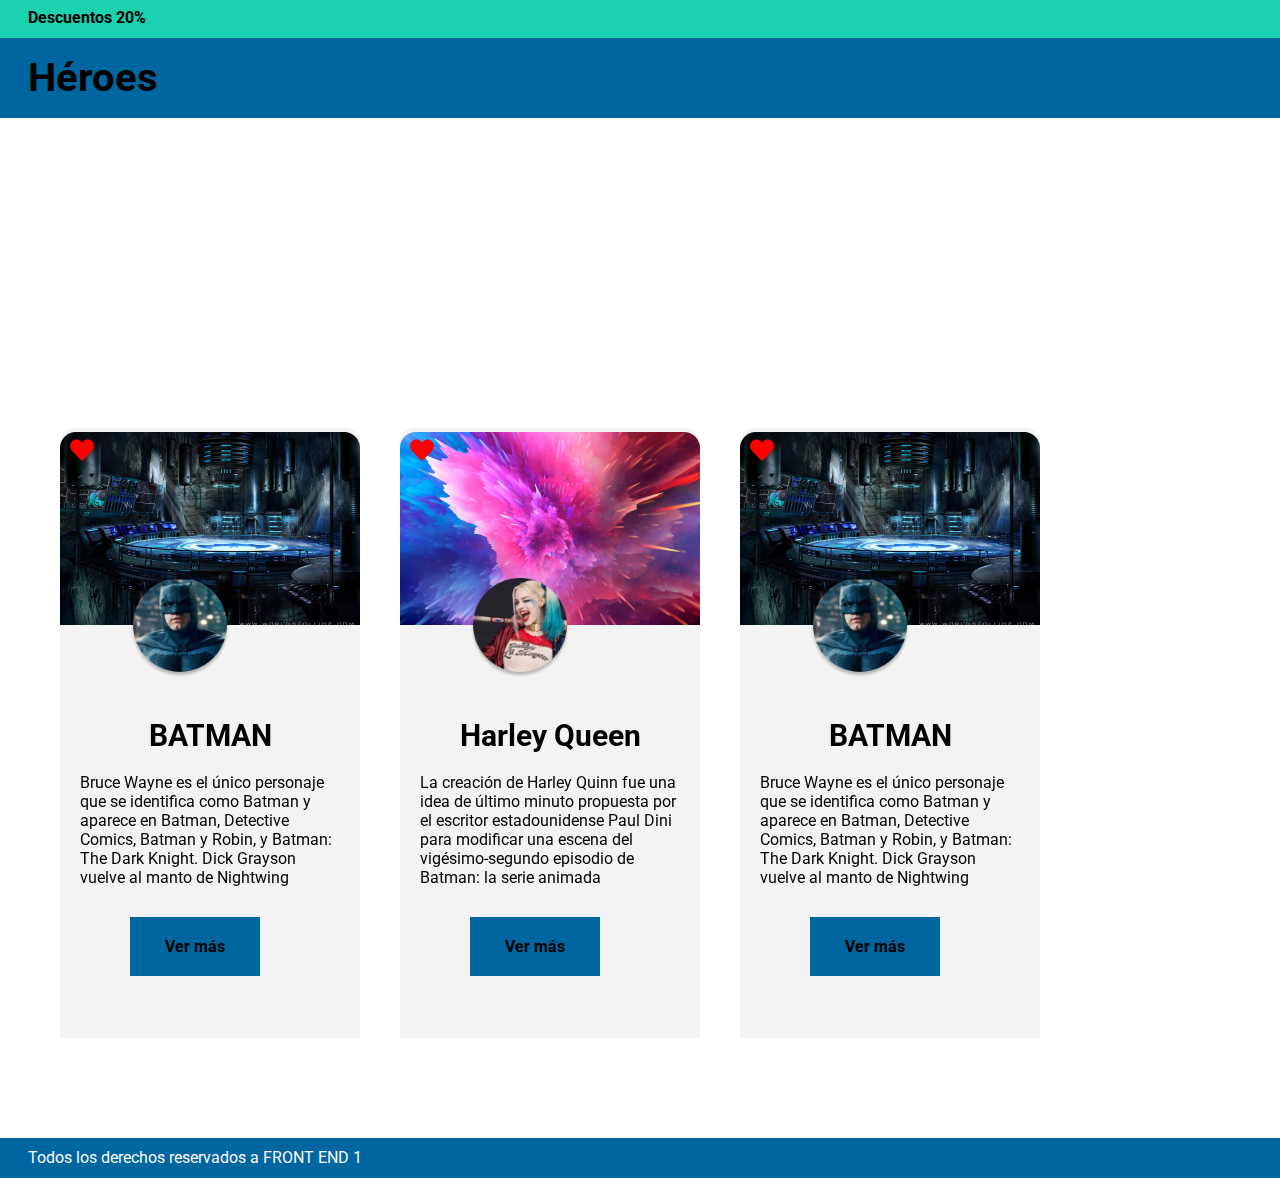
==== index.html @ f12b43c5 "imagenes de fondo" ====
<!DOCTYPE html>
<html lang="en">
  <head>
    <meta charset="UTF-8" />
    <meta http-equiv="X-UA-Compatible" content="IE=edge" />
    <meta name="viewport" content="width=device-width, initial-scale=1.0" />
    <link rel="stylesheet" href="css/styles.css" />
    <link rel="stylesheet" href="https://cdnjs.cloudflare.com/ajax/libs/font-awesome/5.15.3/css/all.min.css" />
    <title>Heroes</title>
  </head>
  <body>
    <header>
      <p>Descuentos 20%</p>
    </header>
    <div class="header-sticky">
      <p>Héroes</p>
    </div>

    <main>
      <section class="main-container">
        <div class="box box-1">
          <img class="fondo" src="img/Frame1.png" alt="Oficina Batman" />
          <img class="fotoperfil" src="img/Batman.png" alt="Batman" /><i class="fas fa-heart heart-icon"></i>
          <h2>BATMAN</h2>
          <p>
            Bruce Wayne es el único personaje que se identifica como Batman y
            aparece en Batman, Detective Comics, Batman y Robin, y Batman: The
            Dark Knight. Dick Grayson vuelve al manto de Nightwing
          </p>
          <h4>Ver más</h4>
        </div>
        <div class="box box-2">
          <img class="fondo" src="img/MaskGroup.png" alt="Destello Rosado" />
          <img class="fotoperfil" src="img/Harley.png" alt="Harley" /><i class="fas fa-heart heart-icon"></i>
          <h2>Harley Queen</h2>
          <p>
            La creación de Harley Quinn fue una idea de último minuto propuesta
            por el escritor estadounidense Paul Dini para modificar una escena
            del vigésimo-segundo episodio de Batman: la serie animada
          </p>
          <h4>Ver más</h4>
        </div>
        <div class="box box-3">
          <img class="fondo" src="img/Frame1.png" alt="Oficina Batman" />
          <img class="fotoperfil" src="img/Batman.png" alt="Batman" /><i class="fas fa-heart heart-icon"></i>
          <h2>BATMAN</h2>
          <p>
            Bruce Wayne es el único personaje que se identifica como Batman y
            aparece en Batman, Detective Comics, Batman y Robin, y Batman: The
            Dark Knight. Dick Grayson vuelve al manto de Nightwing
          </p>
          <h4>Ver más</h4>
        </div>
      </section>
    </main>

    <footer>
      <p>Todos los derechos reservados a FRONT END 1</p>
    </footer>
  </body>
</html>
---- css/styles.css ----
@import url('https://fonts.googleapis.com/css2?family=Roboto:wght@300&display=swap');


*{
    box-sizing: border-box;
    margin: 0;
    font-family: 'Roboto', sans-serif;

}

header{
    background-color:#1CD1B0 ;
    height: 38px;
    left: 27px;    
    padding: 8px 0 0 28px;    
    font-weight: bold;
}

.header-sticky {
    background-color: #00669F;
    top: 0;
    font-size: 40px;
    font-weight: bold;
    height: 80px;
    position: sticky;
    padding: 16px 0 0 28px;   
}
main{
    display: flex;
    padding: 10px;
    margin-top: 300px;
    margin-right: 20;
    position: relative;
}

.main-container{
    display: flex;
    margin-left: 50px;
    height: 700px;
    position: relative;
    
}

.box{
    width: 300px;
    padding: 20px;
    background-color: #F3F3F3;
    margin-bottom: 90px;
    position: relative;    
   
}

.box-1{
    
    background-repeat: no-repeat;
    margin-right: 40px;
    border-radius: 15px 15px 0 0;
    position: relative;
    

}

.box-2{
    margin-right: 40px;
    background-repeat: no-repeat;
    border-radius: 15px 15px 0 0;
    position: relative;

}
.box-3{
    background-repeat: no-repeat;
    margin-right: 40px;
    border-radius: 15px 15px 0 0;
    position: relative;
}

h2{
    font-size: 30px;
    text-align: center;
    padding: 20px;
    margin-top: 250px;
    position: relative;
    
}


h4{
    background-color: #00669F;
    padding: 20px;
    text-align: center;
    width: 130px;
    margin-left: 50px;
    position: relative;    
}

.fotoperfil{
    width: 100px;
    display: block;
    margin: 130px 0 0 50px;
    position: absolute;

    
}
.fondo{
    width: 100%;
    position: absolute;
    margin: -17px 0 0 -20px;
    
}
.heart-icon {
    position: absolute;
    top: 10px;
    left: 10px;
    font-size: 24px;
    color: red;
  }

div p{
    margin-bottom: 30px;
    position: relative;
}
footer{
    background-color: #00669F;
    font-size: 16px;
    height: 40px;
    padding: 10px 0 0px 28px;
    color: #FFF9F9;
}
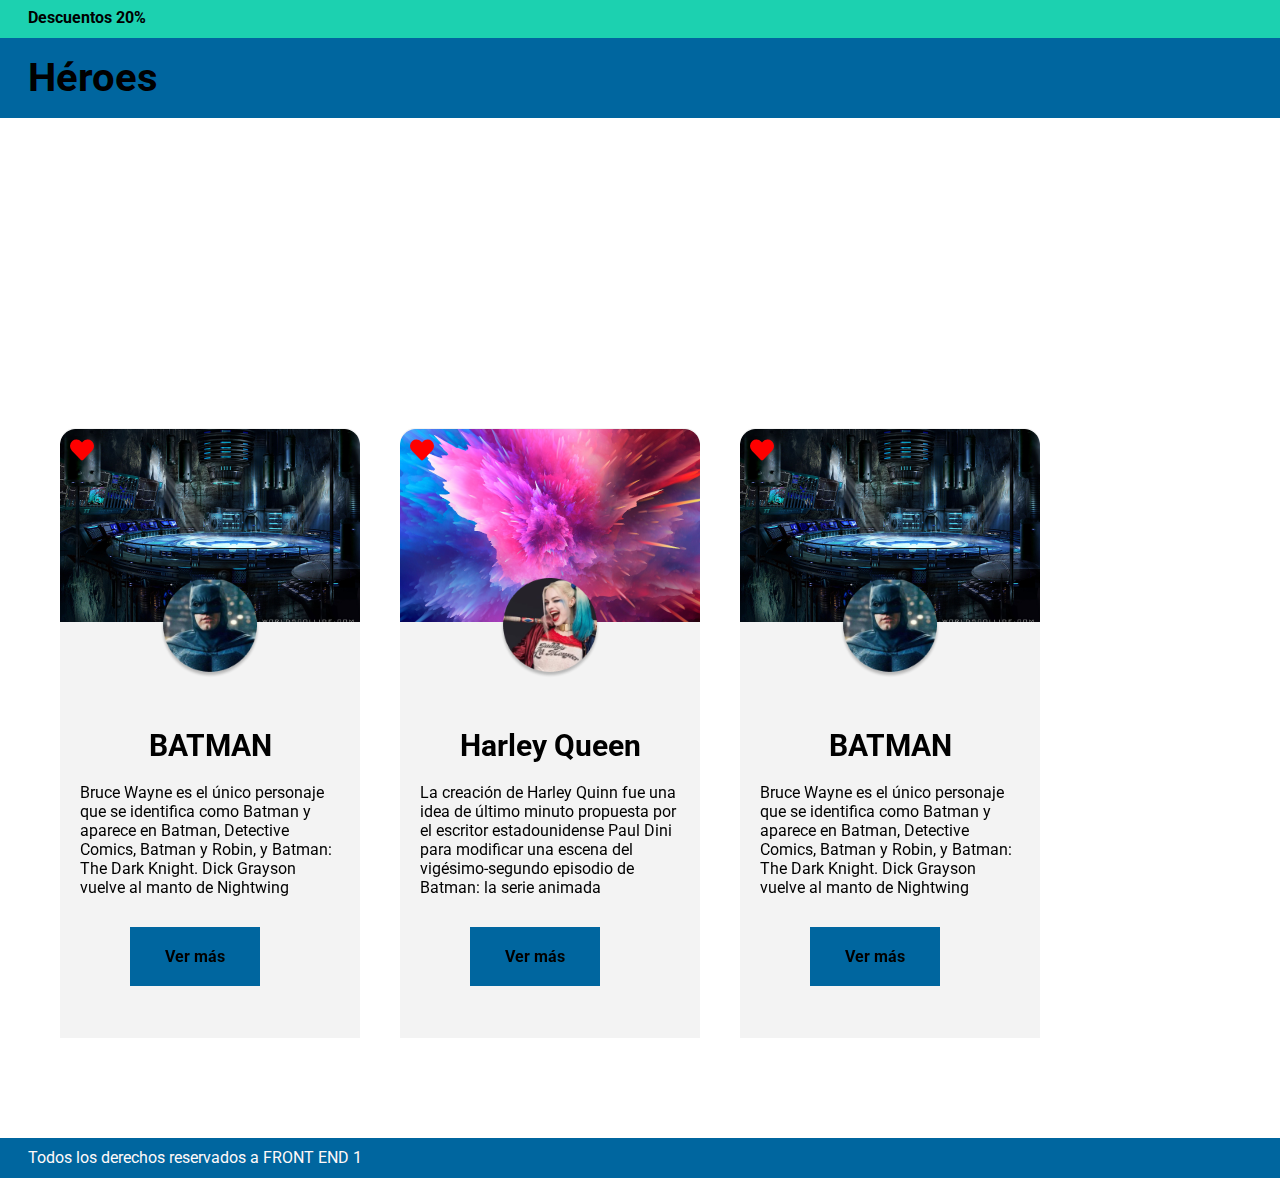
==== commit a7c1c7dd: "imagenes de fondo" ====
--- a/index.html
+++ b/index.html
@@ -19,8 +19,7 @@
     <main>
       <section class="main-container">
         <div class="box box-1">
-          <img class="fondo" src="img/Frame1.png" alt="Oficina Batman" />
-          <img class="fotoperfil" src="img/Batman.png" alt="Batman" /><i class="fas fa-heart heart-icon"></i>
+          <img src="img/Batman.png" alt="" /><i class="fas fa-heart heart-icon"></i>
           <h2>BATMAN</h2>
           <p>
             Bruce Wayne es el único personaje que se identifica como Batman y
@@ -30,8 +29,7 @@
           <h4>Ver más</h4>
         </div>
         <div class="box box-2">
-          <img class="fondo" src="img/MaskGroup.png" alt="Destello Rosado" />
-          <img class="fotoperfil" src="img/Harley.png" alt="Harley" /><i class="fas fa-heart heart-icon"></i>
+          <img src="img/Harley.png" alt="" /><i class="fas fa-heart heart-icon"></i>
           <h2>Harley Queen</h2>
           <p>
             La creación de Harley Quinn fue una idea de último minuto propuesta
@@ -41,8 +39,7 @@
           <h4>Ver más</h4>
         </div>
         <div class="box box-3">
-          <img class="fondo" src="img/Frame1.png" alt="Oficina Batman" />
-          <img class="fotoperfil" src="img/Batman.png" alt="Batman" /><i class="fas fa-heart heart-icon"></i>
+          <img src="img/Batman.png" alt="" /><i class="fas fa-heart heart-icon"></i>
           <h2>BATMAN</h2>
           <p>
             Bruce Wayne es el único personaje que se identifica como Batman y
--- a/css/styles.css
+++ b/css/styles.css
@@ -30,7 +30,7 @@
     padding: 10px;
     margin-top: 300px;
     margin-right: 20;
-    position: relative;
+    position: relative;  
 }
 
 .main-container{
@@ -51,16 +51,16 @@
 }
 
 .box-1{
-    
+    background-image:url('/img/Frame1.png');
     background-repeat: no-repeat;
     margin-right: 40px;
     border-radius: 15px 15px 0 0;
     position: relative;
-    
 
 }
 
 .box-2{
+    background-image:url('/img/MaskGroup.png');
     margin-right: 40px;
     background-repeat: no-repeat;
     border-radius: 15px 15px 0 0;
@@ -68,6 +68,7 @@
 
 }
 .box-3{
+    background-image:url('/img/Frame1.png');
     background-repeat: no-repeat;
     margin-right: 40px;
     border-radius: 15px 15px 0 0;
@@ -78,8 +79,7 @@
     font-size: 30px;
     text-align: center;
     padding: 20px;
-    margin-top: 250px;
-    position: relative;
+    margin-top: -100px;
     
 }
 
@@ -89,24 +89,15 @@
     padding: 20px;
     text-align: center;
     width: 130px;
-    margin-left: 50px;
-    position: relative;    
+    margin-left: 50px;    
 }
 
-.fotoperfil{
+div img{
     width: 100px;
     display: block;
-    margin: 130px 0 0 50px;
-    position: absolute;
+    margin: 130px auto;
+}
 
-    
-}
-.fondo{
-    width: 100%;
-    position: absolute;
-    margin: -17px 0 0 -20px;
-    
-}
 .heart-icon {
     position: absolute;
     top: 10px;
@@ -117,7 +108,6 @@
 
 div p{
     margin-bottom: 30px;
-    position: relative;
 }
 footer{
     background-color: #00669F;
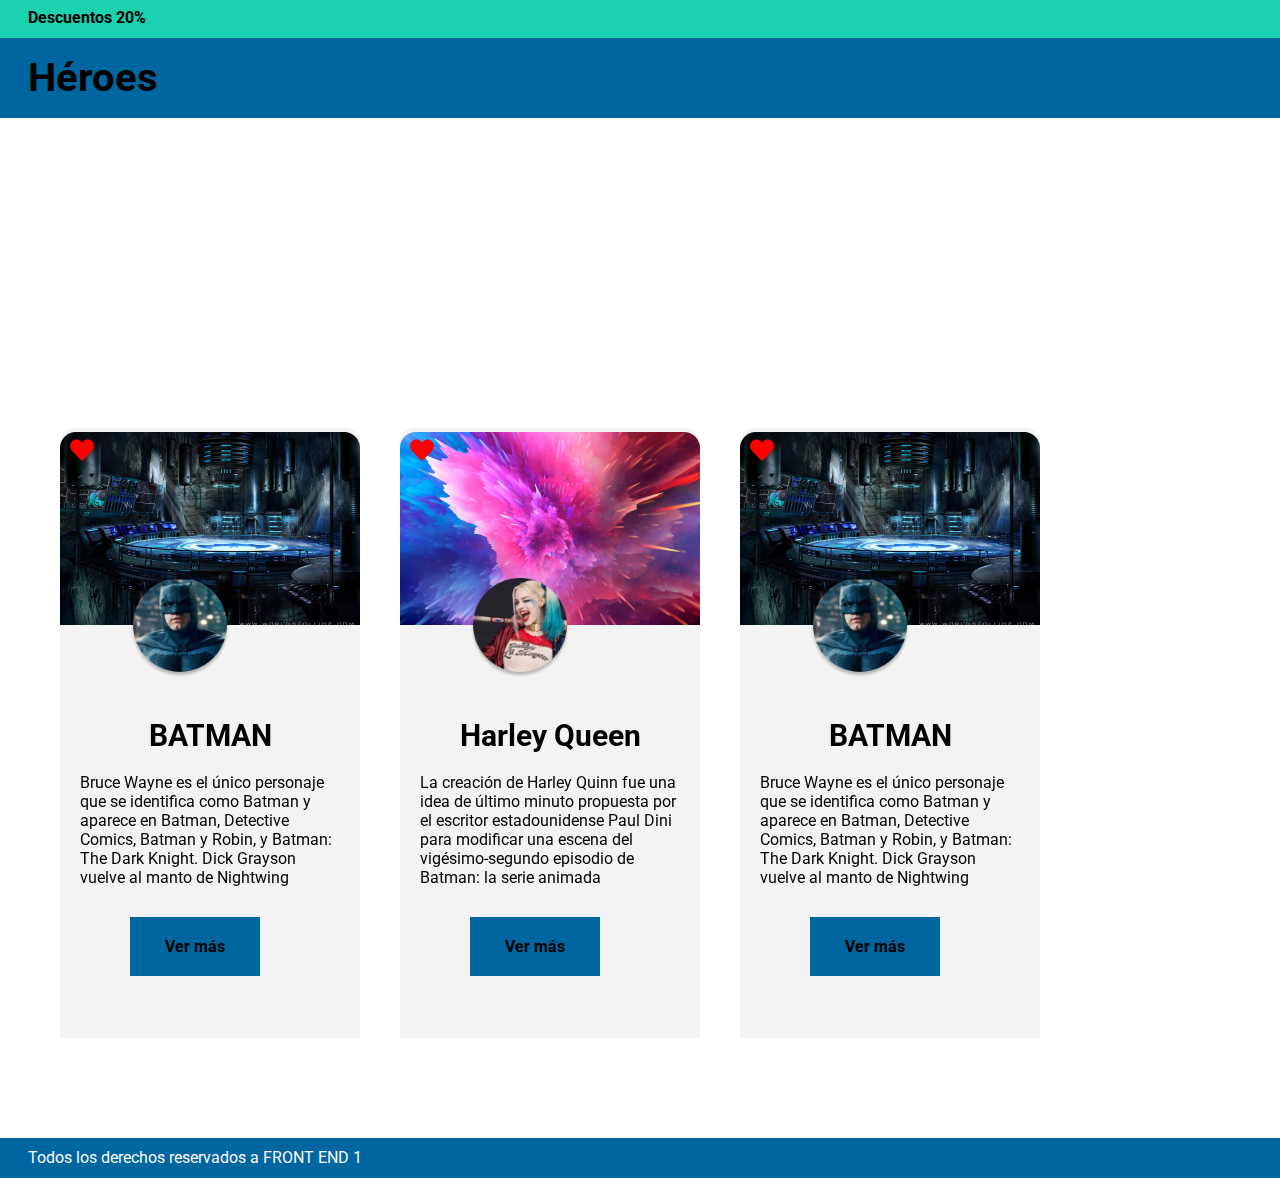
==== commit af7cb3f2: "imagenes de fondo en html" ====
--- a/index.html
+++ b/index.html
@@ -19,7 +19,8 @@
     <main>
       <section class="main-container">
         <div class="box box-1">
-          <img src="img/Batman.png" alt="" /><i class="fas fa-heart heart-icon"></i>
+          <img class="fondo" src="img/Frame1.png" alt="Oficina Batman" />
+          <img class="fotoperfil" src="img/Batman.png" alt="Batman" /><i class="fas fa-heart heart-icon"></i>
           <h2>BATMAN</h2>
           <p>
             Bruce Wayne es el único personaje que se identifica como Batman y
@@ -29,7 +30,8 @@
           <h4>Ver más</h4>
         </div>
         <div class="box box-2">
-          <img src="img/Harley.png" alt="" /><i class="fas fa-heart heart-icon"></i>
+          <img class="fondo" src="img/MaskGroup.png" alt="Destello Rosado" />
+          <img class="fotoperfil" src="img/Harley.png" alt="Harley" /><i class="fas fa-heart heart-icon"></i>
           <h2>Harley Queen</h2>
           <p>
             La creación de Harley Quinn fue una idea de último minuto propuesta
@@ -39,7 +41,8 @@
           <h4>Ver más</h4>
         </div>
         <div class="box box-3">
-          <img src="img/Batman.png" alt="" /><i class="fas fa-heart heart-icon"></i>
+          <img class="fondo" src="img/Frame1.png" alt="Oficina Batman" />
+          <img class="fotoperfil" src="img/Batman.png" alt="Batman" /><i class="fas fa-heart heart-icon"></i>
           <h2>BATMAN</h2>
           <p>
             Bruce Wayne es el único personaje que se identifica como Batman y
--- a/css/styles.css
+++ b/css/styles.css
@@ -1,4 +1,4 @@
-  @import url('https://fonts.googleapis.com/css2?family=Roboto:wght@300&display=swap');
+@import url('https://fonts.googleapis.com/css2?family=Roboto:wght@300&display=swap');
 
 
 *{
@@ -30,7 +30,7 @@
     padding: 10px;
     margin-top: 300px;
     margin-right: 20;
-    position: relative;  
+    position: relative;
 }
 
 .main-container{
@@ -51,16 +51,16 @@
 }
 
 .box-1{
-    background-image:url('/img/Frame1.png');
+    
     background-repeat: no-repeat;
     margin-right: 40px;
     border-radius: 15px 15px 0 0;
     position: relative;
+    
 
 }
 
 .box-2{
-    background-image:url('/img/MaskGroup.png');
     margin-right: 40px;
     background-repeat: no-repeat;
     border-radius: 15px 15px 0 0;
@@ -68,7 +68,6 @@
 
 }
 .box-3{
-    background-image:url('/img/Frame1.png');
     background-repeat: no-repeat;
     margin-right: 40px;
     border-radius: 15px 15px 0 0;
@@ -79,7 +78,8 @@
     font-size: 30px;
     text-align: center;
     padding: 20px;
-    margin-top: -100px;
+    margin-top: 250px;
+    position: relative;
     
 }
 
@@ -89,15 +89,24 @@
     padding: 20px;
     text-align: center;
     width: 130px;
-    margin-left: 50px;    
+    margin-left: 50px;
+    position: relative;    
 }
 
-div img{
+.fotoperfil{
     width: 100px;
     display: block;
-    margin: 130px auto;
+    margin: 130px 0 0 50px;
+    position: absolute;
+
+    
 }
-
+.fondo{
+    width: 100%;
+    position: absolute;
+    margin: -17px 0 0 -20px;
+    
+}
 .heart-icon {
     position: absolute;
     top: 10px;
@@ -108,6 +117,7 @@
 
 div p{
     margin-bottom: 30px;
+    position: relative;
 }
 footer{
     background-color: #00669F;
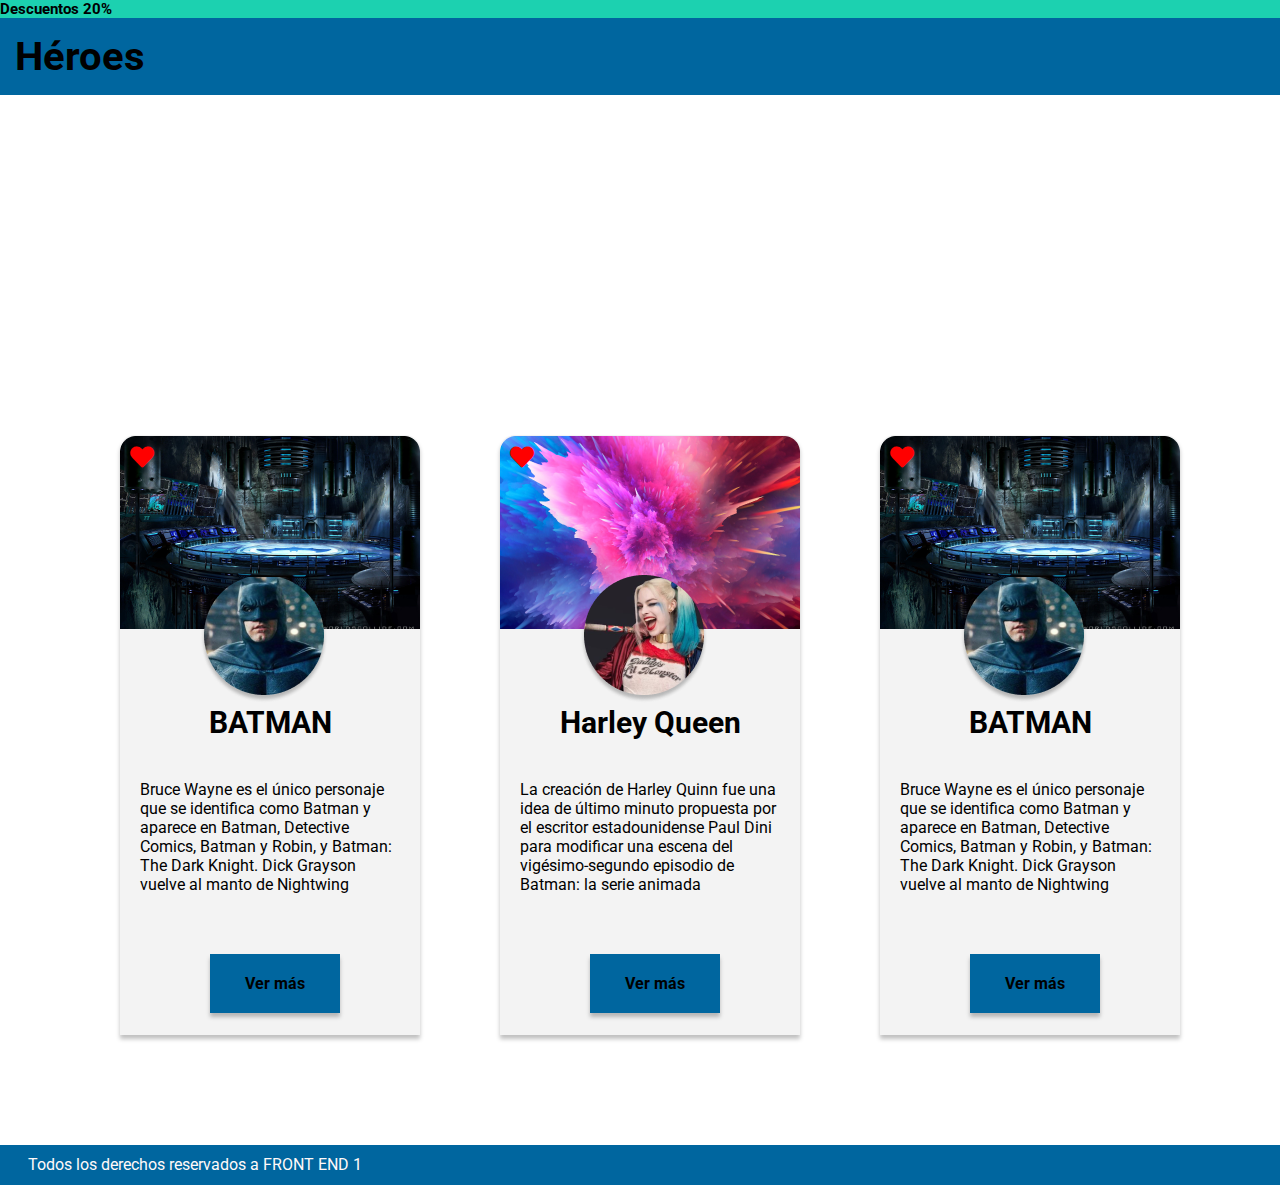
==== commit 904a6c57: "ajuste css" ====
--- a/index.html
+++ b/index.html
@@ -10,16 +10,13 @@
   </head>
   <body>
     <header>
-      <p>Descuentos 20%</p>
+      <h2 class="header-h2">Descuentos 20%</h2>         
     </header>
-    <div class="header-sticky">
-      <p>Héroes</p>
-    </div>
+    <h1 class="header-h1">Héroes</h1>
 
     <main>
       <section class="main-container">
-        <div class="box box-1">
-          <img class="fondo" src="img/Frame1.png" alt="Oficina Batman" />
+        <div class="box-1">
           <img class="fotoperfil" src="img/Batman.png" alt="Batman" /><i class="fas fa-heart heart-icon"></i>
           <h2>BATMAN</h2>
           <p>
@@ -29,8 +26,7 @@
           </p>
           <h4>Ver más</h4>
         </div>
-        <div class="box box-2">
-          <img class="fondo" src="img/MaskGroup.png" alt="Destello Rosado" />
+        <div class="box-2">
           <img class="fotoperfil" src="img/Harley.png" alt="Harley" /><i class="fas fa-heart heart-icon"></i>
           <h2>Harley Queen</h2>
           <p>
@@ -40,8 +36,7 @@
           </p>
           <h4>Ver más</h4>
         </div>
-        <div class="box box-3">
-          <img class="fondo" src="img/Frame1.png" alt="Oficina Batman" />
+        <div class="box-3">
           <img class="fotoperfil" src="img/Batman.png" alt="Batman" /><i class="fas fa-heart heart-icon"></i>
           <h2>BATMAN</h2>
           <p>
--- a/css/styles.css
+++ b/css/styles.css
@@ -5,76 +5,70 @@
     box-sizing: border-box;
     margin: 0;
     font-family: 'Roboto', sans-serif;
-
 }
 
-header{
-    background-color:#1CD1B0 ;
-    height: 38px;
-    left: 27px;    
-    padding: 8px 0 0 28px;    
-    font-weight: bold;
+.header-h2{
+    background-color:#1CD1B0;
+    margin: 0;
+    font-size: 15px;
+    text-align: left;
 }
 
-.header-sticky {
+.header-h1 {
     background-color: #00669F;
-    top: 0;
     font-size: 40px;
-    font-weight: bold;
-    height: 80px;
-    position: sticky;
-    padding: 16px 0 0 28px;   
-}
-main{
-    display: flex;
-    padding: 10px;
-    margin-top: 300px;
-    margin-right: 20;
-    position: relative;
+    padding: 15px;
+    position:sticky; top: 0;
+    z-index: 10;
 }
 
 .main-container{
-    display: flex;
-    margin-left: 50px;
-    height: 700px;
-    position: relative;
+    display: inline-flex;
+    margin-top: 300px;
+    margin-left: 80px;
+    height: 750px;    
     
 }
 
-.box{
+.box-1{    
+    background-image: url('../img/Frame1.png');
+    background-color: #F3F3F3;
+    background-repeat: no-repeat;
+    border-radius: 15px 15px 0 0;  
+    position: relative;     
+    height: 600px;
     width: 300px;
-    padding: 20px;
-    background-color: #F3F3F3;
-    margin-bottom: 90px;
-    position: relative;    
-   
-}
-
-.box-1{
-    
-    background-repeat: no-repeat;
-    margin-right: 40px;
-    border-radius: 15px 15px 0 0;
-    position: relative;
+    margin: 40px;
+    box-shadow: 0px 4px 4px rgba(0, 0, 0, 0.25);
     
 
 }
 
 .box-2{
-    margin-right: 40px;
+    background-image: url('../img/MaskGroup.png');
+    background-color: #F3F3F3;
     background-repeat: no-repeat;
     border-radius: 15px 15px 0 0;
     position: relative;
+    height: 600px;
+    width: 300px;
+    margin: 40px;
+    box-shadow: 0px 4px 4px rgba(0, 0, 0, 0.25);
 
 }
 .box-3{
+    background-image: url('../img/Frame1.png');
+    background-color: #F3F3F3;
     background-repeat: no-repeat;
-    margin-right: 40px;
     border-radius: 15px 15px 0 0;
     position: relative;
+    height: 600px;
+    width: 300px;
+    margin: 40px;
+    box-shadow: 0px 4px 4px rgba(0, 0, 0, 0.25);
 }
 
-h2{
+.main-container h2 {
     font-size: 30px;
     text-align: center;
     padding: 20px;
@@ -83,42 +77,34 @@
     
 }
 
-
-h4{
+.main-container h4{
     background-color: #00669F;
     padding: 20px;
     text-align: center;
     width: 130px;
-    margin-left: 50px;
-    position: relative;    
+    margin-left: 90px;
+    box-shadow: 0px 4px 4px rgba(0, 0, 0, 0.25);  
 }
 
+.main-container p{
+    padding: 20px;
+    font-size: 16px;
+    margin-bottom: 40px;
+}
 .fotoperfil{
-    width: 100px;
-    display: block;
-    margin: 130px 0 0 50px;
-    position: absolute;
+    margin: 140px 80px;
+    position: absolute;    
+}
 
-    
-}
-.fondo{
-    width: 100%;
-    position: absolute;
-    margin: -17px 0 0 -20px;
-    
-}
 .heart-icon {
     position: absolute;
     top: 10px;
     left: 10px;
     font-size: 24px;
     color: red;
-  }
+}
 
-div p{
-    margin-bottom: 30px;
-    position: relative;
-}
+
 footer{
     background-color: #00669F;
     font-size: 16px;
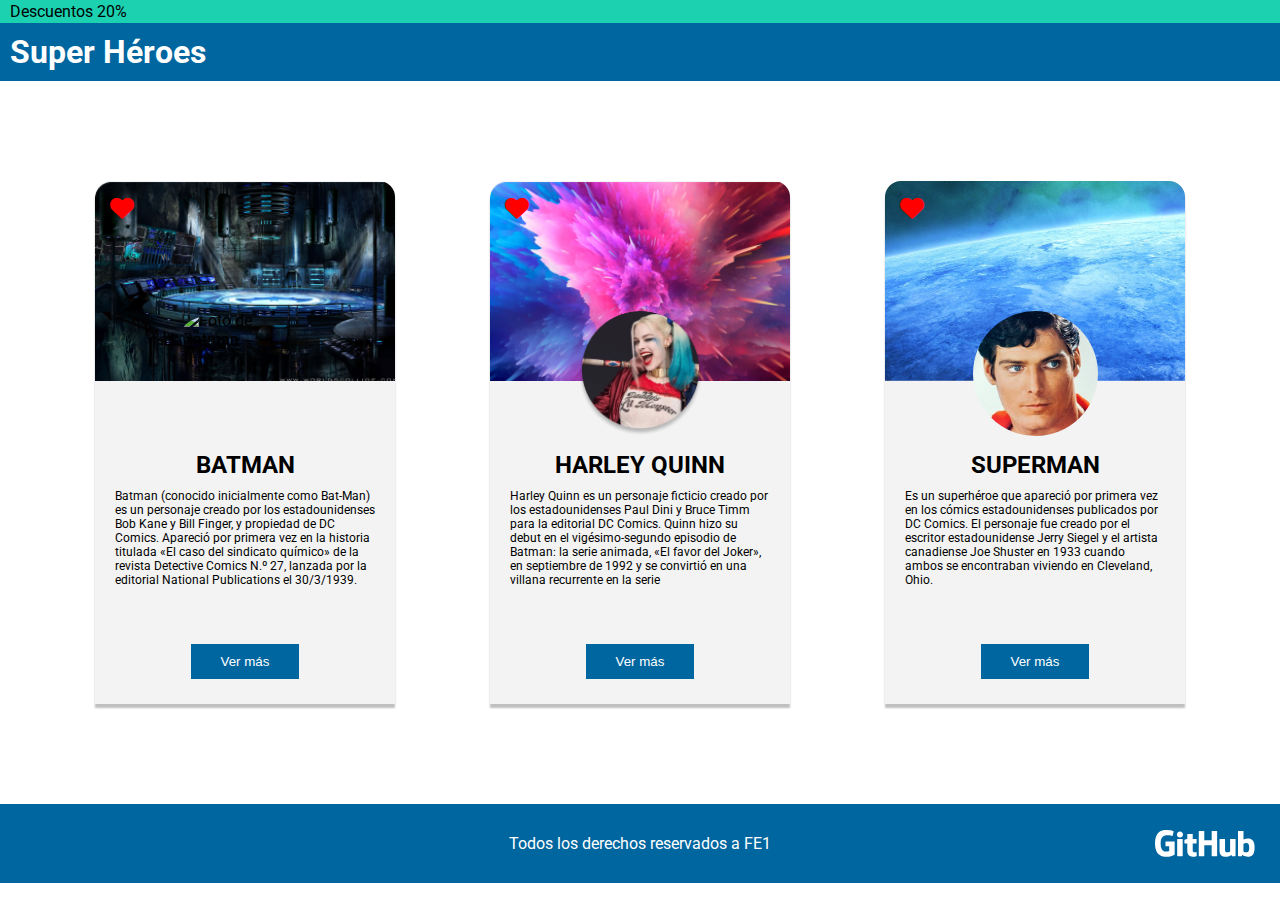
==== commit d375095a: "ajuste con la versión de profeDH" ====
--- a/index.html
+++ b/index.html
@@ -4,53 +4,71 @@
     <meta charset="UTF-8" />
     <meta http-equiv="X-UA-Compatible" content="IE=edge" />
     <meta name="viewport" content="width=device-width, initial-scale=1.0" />
+    <title>Héroes</title>
+    <link
+      rel="stylesheet"
+      href="https://cdnjs.cloudflare.com/ajax/libs/font-awesome/6.1.1/css/all.min.css"
+    />
     <link rel="stylesheet" href="css/styles.css" />
-    <link rel="stylesheet" href="https://cdnjs.cloudflare.com/ajax/libs/font-awesome/5.15.3/css/all.min.css" />
-    <title>Heroes</title>
   </head>
+
+
   <body>
     <header>
-      <h2 class="header-h2">Descuentos 20%</h2>         
+      <p>Descuentos 20%</p>
     </header>
-    <h1 class="header-h1">Héroes</h1>
-
+    <h1>Super Héroes</h1>
     <main>
-      <section class="main-container">
-        <div class="box-1">
-          <img class="fotoperfil" src="img/Batman.png" alt="Batman" /><i class="fas fa-heart heart-icon"></i>
-          <h2>BATMAN</h2>
+      <section>
+        <article>
+          <div class="contenedor bgBatman">
+            <i class="fa-solid fa-heart"></i>
+          </div>
+          <img src="img/batman.png" alt="Foto de Batman" />
+          <h3>Batman</h3>
           <p>
-            Bruce Wayne es el único personaje que se identifica como Batman y
-            aparece en Batman, Detective Comics, Batman y Robin, y Batman: The
-            Dark Knight. Dick Grayson vuelve al manto de Nightwing
+            Batman (conocido inicialmente como Bat-Man) es un personaje creado
+            por los estadounidenses Bob Kane y Bill Finger, y propiedad de DC
+            Comics. Apareció por primera vez en la historia titulada «El caso
+            del sindicato químico» de la revista Detective Comics N.º 27,
+            lanzada por la editorial National Publications el 30/3/1939.
           </p>
-          <h4>Ver más</h4>
-        </div>
-        <div class="box-2">
-          <img class="fotoperfil" src="img/Harley.png" alt="Harley" /><i class="fas fa-heart heart-icon"></i>
-          <h2>Harley Queen</h2>
+          <button>Ver más</button>
+        </article>
+        <article>
+          <div class="contenedor bgHarley">
+            <i class="fa-solid fa-heart"></i>
+          </div>
+          <img src="img/harleyQuinn.png" alt="Foto de Harley Quinn" />
+          <h3>Harley Quinn</h3>
           <p>
-            La creación de Harley Quinn fue una idea de último minuto propuesta
-            por el escritor estadounidense Paul Dini para modificar una escena
-            del vigésimo-segundo episodio de Batman: la serie animada
+            Harley Quinn es un personaje ficticio creado por los estadounidenses
+            Paul Dini y Bruce Timm para la editorial DC Comics. Quinn hizo su
+            debut en el vigésimo-segundo episodio de Batman: la serie animada,
+            «El favor del Joker», en septiembre de 1992 y se convirtió en una
+            villana recurrente en la serie
           </p>
-          <h4>Ver más</h4>
-        </div>
-        <div class="box-3">
-          <img class="fotoperfil" src="img/Batman.png" alt="Batman" /><i class="fas fa-heart heart-icon"></i>
-          <h2>BATMAN</h2>
+          <button>Ver más</button>
+        </article>
+        <article>
+          <div class="contenedor bgSuperman">
+            <i class="fa-solid fa-heart"></i>
+          </div>
+          <img src="img/superman.png" alt="Foto de Superman" />
+          <h3>Superman</h3>
           <p>
-            Bruce Wayne es el único personaje que se identifica como Batman y
-            aparece en Batman, Detective Comics, Batman y Robin, y Batman: The
-            Dark Knight. Dick Grayson vuelve al manto de Nightwing
+            Es un superhéroe que apareció por primera vez en los cómics
+            estadounidenses publicados por DC Comics. El personaje fue creado
+            por el escritor estadounidense Jerry Siegel y el artista canadiense
+            Joe Shuster en 1933 cuando ambos se encontraban viviendo en
+            Cleveland, Ohio.
           </p>
-          <h4>Ver más</h4>
-        </div>
+          <button>Ver más</button>
+        </article>
       </section>
     </main>
-
     <footer>
-      <p>Todos los derechos reservados a FRONT END 1</p>
+      <p>Todos los derechos reservados a FE1</p>
+      <img src="img/gitHub.svg" alt="Logo de gitHub" />
     </footer>
-  </body>
 </html>
--- a/css/styles.css
+++ b/css/styles.css
@@ -1,114 +1,116 @@
-@import url('https://fonts.googleapis.com/css2?family=Roboto:wght@300&display=swap');
+@import url("https://fonts.googleapis.com/css2?family=Roboto&display=swap");
 
-
-*{
-    box-sizing: border-box;
-    margin: 0;
-    font-family: 'Roboto', sans-serif;
+* {
+  box-sizing: border-box;
+  margin: 0;
 }
 
-.header-h2{
-    background-color:#1CD1B0;
-    margin: 0;
-    font-size: 15px;
-    text-align: left;
+body {
+  font-family: "Roboto", sans-serif;
 }
 
-.header-h1 {
-    background-color: #00669F;
-    font-size: 40px;
-    padding: 15px;
-    position:sticky; top: 0;
-    z-index: 10;
+/********** ESTILOS PARA EL HEADER **********/
+
+header p {
+  background-color: #1cd1b0;
+  padding: 2px 0px 2px 10px;
 }
 
-.main-container{
-    display: inline-flex;
-    margin-top: 300px;
-    margin-left: 80px;
-    height: 750px;    
-    
+h1 {
+  background-color: #00669f;
+  color: white;
+  padding: 10px;
+  position: sticky;
+  top: 0;
+  z-index: 10;
 }
 
-.box-1{    
-    background-image: url('../img/Frame1.png');
-    background-color: #F3F3F3;
-    background-repeat: no-repeat;
-    border-radius: 15px 15px 0 0;  
-    position: relative;     
-    height: 600px;
-    width: 300px;
-    margin: 40px;
-    box-shadow: 0px 4px 4px rgba(0, 0, 0, 0.25);
-    
+/********** ESTILOS PARA EL MAIN **********/
 
+section {
+  display: flex;
+  justify-content: space-evenly;
+  flex-wrap: wrap;
 }
 
-.box-2{
-    background-image: url('../img/MaskGroup.png');
-    background-color: #F3F3F3;
-    background-repeat: no-repeat;
-    border-radius: 15px 15px 0 0;
-    position: relative;
-    height: 600px;
-    width: 300px;
-    margin: 40px;
-    box-shadow: 0px 4px 4px rgba(0, 0, 0, 0.25);
-
-}
-.box-3{
-    background-image: url('../img/Frame1.png');
-    background-color: #F3F3F3;
-    background-repeat: no-repeat;
-    border-radius: 15px 15px 0 0;
-    position: relative;
-    height: 600px;
-    width: 300px;
-    margin: 40px;
-    box-shadow: 0px 4px 4px rgba(0, 0, 0, 0.25);
+section article {
+  background-color: #f3f3f3;
+  border-radius: 16px 16px 0 0;
+  box-shadow: 0px 4px 2px rgba(0, 0, 0, 0.25);
+  margin: 100px 0;
+  display: flex;
+  flex-direction: column;
+  align-items: center;
+  position: relative;
+  width: 300px;
 }
 
-.main-container h2 {
-    font-size: 30px;
-    text-align: center;
-    padding: 20px;
-    margin-top: 250px;
-    position: relative;
-    
+section article .contenedor {
+  height: 200px;
+  width: 300px;
+  border-radius: 16px 16px 0 0;
+  background-size: cover;
 }
 
-.main-container h4{
-    background-color: #00669F;
-    padding: 20px;
-    text-align: center;
-    width: 130px;
-    margin-left: 90px;
-    box-shadow: 0px 4px 4px rgba(0, 0, 0, 0.25);  
+section article .contenedor i {
+  font-size: 24px;
+  color: red;
+  padding: 15px;
 }
 
-.main-container p{
-    padding: 20px;
-    font-size: 16px;
-    margin-bottom: 40px;
+section article .bgBatman {
+  background-image: url("../img/fondoBatman.png");
 }
-.fotoperfil{
-    margin: 140px 80px;
-    position: absolute;    
+section article .bgHarley {
+  background-image: url("../img/fondoHarleyQuinn.png");
+}
+section article .bgSuperman {
+  background-image: url("../img/fondoSuperman.png");
 }
 
-.heart-icon {
-    position: absolute;
-    top: 10px;
-    left: 10px;
-    font-size: 24px;
-    color: red;
+section article img {
+  border-radius: 50%;
+  width: 125px;
+  position: absolute;
+  top: 130px;
 }
 
+section article h3 {
+  font-size: 24px;
+  margin-top: 70px;
+  text-transform: uppercase;
+}
 
-footer{
-    background-color: #00669F;
-    font-size: 16px;
-    height: 40px;
-    padding: 10px 0 0px 28px;
-    color: #FFF9F9;
-}+section article p {
+  font-size: 12px;
+  height: 120px;
+  margin: 10px 20px;
+  text-align: left;
+}
+
+section article button {
+  background-color: #00669f;
+  border: none;
+  color: white;
+
+  margin: 25px;
+  padding: 10px 30px;
+}
+
+/********** ESTILOS PARA EL FOOTER **********/
+
+footer {
+  background-color: #00669f;
+  color: white;
+  padding: 30px 0;
+  position: relative;
+  display: flex;
+  justify-content: center;
+  align-items: center;
+}
+
+footer img {
+  position: absolute;
+  right: 25px;
+  width: 100px;
+}
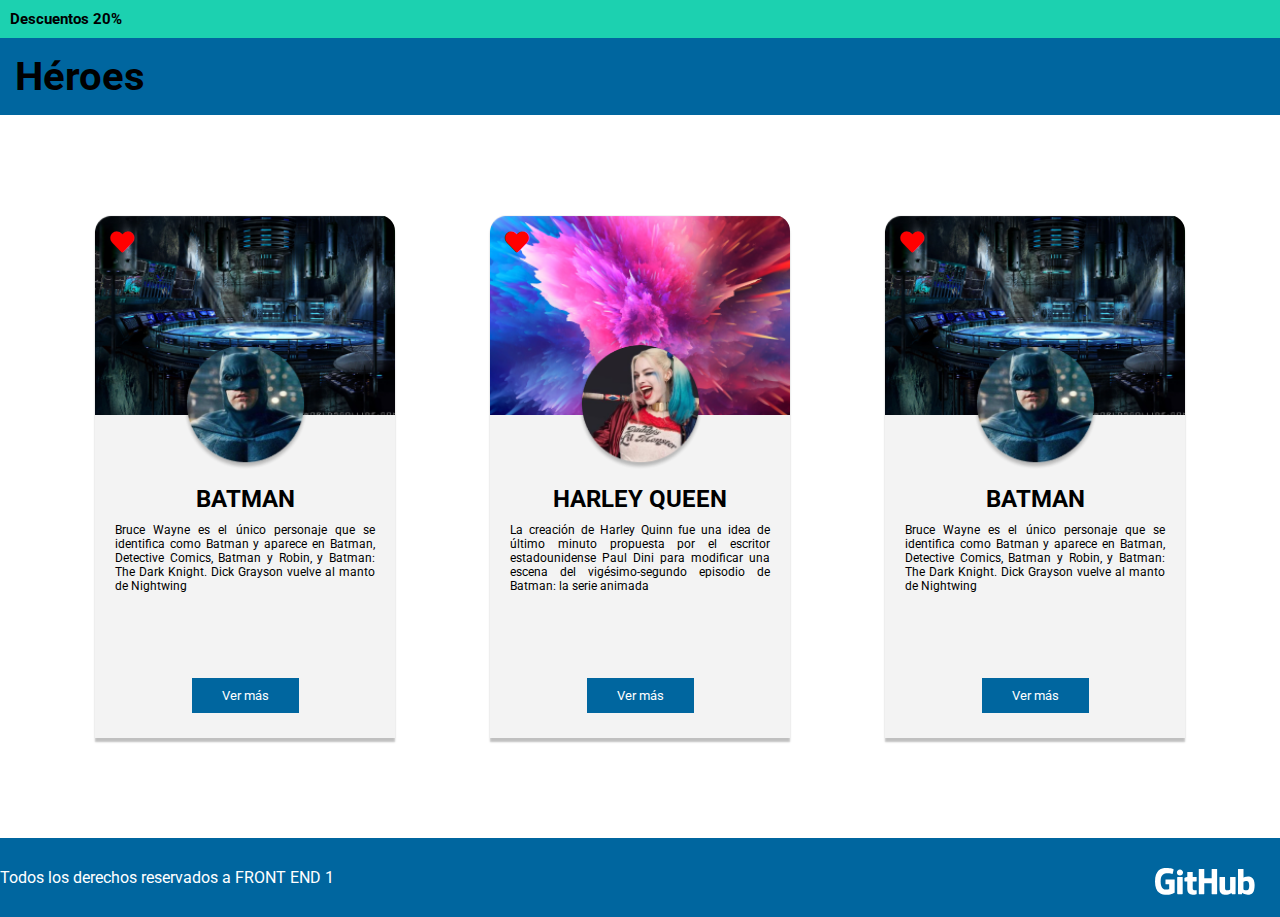
==== commit 0936c5b3: "ajustes mobile last" ====
--- a/index.html
+++ b/index.html
@@ -4,58 +4,51 @@
     <meta charset="UTF-8" />
     <meta http-equiv="X-UA-Compatible" content="IE=edge" />
     <meta name="viewport" content="width=device-width, initial-scale=1.0" />
+    <link rel="stylesheet" href="css/styles.css" />
+    <link rel="stylesheet" href="https://cdnjs.cloudflare.com/ajax/libs/font-awesome/5.15.3/css/all.min.css" />
     <title>Héroes</title>
-    <link
-      rel="stylesheet"
-      href="https://cdnjs.cloudflare.com/ajax/libs/font-awesome/6.1.1/css/all.min.css"
-    />
-    <link rel="stylesheet" href="css/styles.css" />
   </head>
-
-
   <body>
     <header>
-      <p>Descuentos 20%</p>
+      <h2 class="header-h2">Descuentos 20%</h2>         
     </header>
-    <h1>Super Héroes</h1>
+    <h1>Héroes</h1>
     <main>
       <section>
-        <article>
-          <div class="contenedor bgBatman">
-            <i class="fa-solid fa-heart"></i>
+        <article class="BatmanUno">
+          <div class="contenedor Batman1">
+            <i class="fas fa-heart heart-icon"></i>
           </div>
-          <img src="img/batman.png" alt="Foto de Batman" />
-          <h3>Batman</h3>
+          <img class="fotoperfil" src="img/Batman.png" alt="Batman" />
+          <h3>BATMAN</h3>
           <p>
-            Batman (conocido inicialmente como Bat-Man) es un personaje creado
-            por los estadounidenses Bob Kane y Bill Finger, y propiedad de DC
-            Comics. Apareció por primera vez en la historia titulada «El caso
-            del sindicato químico» de la revista Detective Comics N.º 27,
-            lanzada por la editorial National Publications el 30/3/1939.
+            Bruce Wayne es el único personaje que se identifica como Batman y
+            aparece en Batman, Detective Comics, Batman y Robin, y Batman: The
+            Dark Knight. Dick Grayson vuelve al manto de Nightwing
+          </p>
+          <button>Ver más</button>          
+        </article>
+        <article class="MujerM">
+          <div class="contenedor MujerM">
+            <i class="fas fa-heart heart-icon"></i>
+          </div>
+          <img class="fotoperfil" src="img/mujermaravilla.png" alt="Mujer Maravilla" />
+          <h3>MUJER MARAVILLA</h3>
+          <p>
+            Es una superheroína creada por William Moulton Marston para la
+            editorial DC Comics. Es una princesa guerrera de las Amazonas,
+            pueblo ficticio basado en el de las amazonas de la mitología griega.
+            En su tierra natal es conocida como la princesa Diana de Temiscira
+            pero fuera de esta utiliza la identidad secreta de Diana Prince.
           </p>
           <button>Ver más</button>
         </article>
-        <article>
-          <div class="contenedor bgHarley">
-            <i class="fa-solid fa-heart"></i>
+        <article class="Superman">
+          <div class="contenedor Superman">
+            <i class="fas fa-heart heart-icon"></i>
           </div>
-          <img src="img/harleyQuinn.png" alt="Foto de Harley Quinn" />
-          <h3>Harley Quinn</h3>
-          <p>
-            Harley Quinn es un personaje ficticio creado por los estadounidenses
-            Paul Dini y Bruce Timm para la editorial DC Comics. Quinn hizo su
-            debut en el vigésimo-segundo episodio de Batman: la serie animada,
-            «El favor del Joker», en septiembre de 1992 y se convirtió en una
-            villana recurrente en la serie
-          </p>
-          <button>Ver más</button>
-        </article>
-        <article>
-          <div class="contenedor bgSuperman">
-            <i class="fa-solid fa-heart"></i>
-          </div>
-          <img src="img/superman.png" alt="Foto de Superman" />
-          <h3>Superman</h3>
+          <img class="fotoperfil" src="img/superman.png" alt="Superman" />
+          <h3>SUPERMAN</h3>
           <p>
             Es un superhéroe que apareció por primera vez en los cómics
             estadounidenses publicados por DC Comics. El personaje fue creado
@@ -65,10 +58,40 @@
           </p>
           <button>Ver más</button>
         </article>
+        <article class="Harley">
+          <div class="contenedor HarleyQueen">
+            <i class="fas fa-heart heart-icon"></i>
+          </div>
+          <img class="fotoperfil" src="img/Harley.png" alt="Harley" />
+            <h3>Harley Queen</h3>
+            <p>
+              La creación de Harley Quinn fue una idea de último minuto propuesta
+              por el escritor estadounidense Paul Dini para modificar una escena
+              del vigésimo-segundo episodio de Batman: la serie animada
+            </p>
+            <button>Ver más</button>  
+        </article>
+
+        <article class="BatmanDos">
+          <div class="contenedor Batman2">
+            <i class="fas fa-heart heart-icon"></i>
+          </div>
+          <img class="fotoperfil" src="img/Batman.png" alt="Batman" />
+          <h3>BATMAN</h3>
+          <p>
+              Bruce Wayne es el único personaje que se identifica como Batman y
+              aparece en Batman, Detective Comics, Batman y Robin, y Batman: The
+              Dark Knight. Dick Grayson vuelve al manto de Nightwing
+          </p>
+          <button>Ver más</button> 
+        </article>
+        
+        
       </section>
     </main>
     <footer>
-      <p>Todos los derechos reservados a FE1</p>
-      <img src="img/gitHub.svg" alt="Logo de gitHub" />
+      <p>Todos los derechos reservados a FRONT END 1</p>
+      <img src="img/gitHub.svg" alt="Logo de gitHub"/>
     </footer>
+  </body>
 </html>
--- a/css/styles.css
+++ b/css/styles.css
@@ -1,116 +1,157 @@
-@import url("https://fonts.googleapis.com/css2?family=Roboto&display=swap");
+@import url('https://fonts.googleapis.com/css2?family=Roboto:ital,wght@0,300;1,400&display=swap');
 
-* {
-  box-sizing: border-box;
-  margin: 0;
+
+*{  
+    margin: 0;
+    padding: 0;
+    box-sizing: border-box;
+    font-family: Roboto, sans-serif;
 }
 
-body {
-  font-family: "Roboto", sans-serif;
-}
-
-/********** ESTILOS PARA EL HEADER **********/
-
-header p {
-  background-color: #1cd1b0;
-  padding: 2px 0px 2px 10px;
+.header-h2{
+    background-color:#1CD1B0;
+    margin: 0;
+    font-size: 15px;
+    text-align: left;
+    padding: 10px;
 }
 
 h1 {
-  background-color: #00669f;
-  color: white;
-  padding: 10px;
-  position: sticky;
-  top: 0;
-  z-index: 10;
+    background-color: #00669F;
+    font-size: 40px;
+    padding: 15px;
+    position:sticky; top: 0;
+    z-index: 10;
 }
 
-/********** ESTILOS PARA EL MAIN **********/
-
 section {
-  display: flex;
-  justify-content: space-evenly;
-  flex-wrap: wrap;
+    display: flex;
+    justify-content: space-evenly;
+    flex-wrap: wrap;
 }
 
 section article {
-  background-color: #f3f3f3;
-  border-radius: 16px 16px 0 0;
-  box-shadow: 0px 4px 2px rgba(0, 0, 0, 0.25);
-  margin: 100px 0;
-  display: flex;
-  flex-direction: column;
-  align-items: center;
-  position: relative;
-  width: 300px;
+    background-color: #f3f3f3;
+    border-radius: 16px 16px 0 0;
+    box-shadow: 0px 4px 2px rgba(0, 0, 0, 0.25);
+    margin: 100px 0;
+    display: flex;
+    flex-direction: column;
+    align-items: center;
+    position: relative;
+    width: 300px;
 }
 
 section article .contenedor {
-  height: 200px;
-  width: 300px;
-  border-radius: 16px 16px 0 0;
-  background-size: cover;
+    height: 200px;
+    width: 300px;
+    border-radius: 16px 16px 0 0;
+    background-size: cover;
 }
 
 section article .contenedor i {
-  font-size: 24px;
-  color: red;
-  padding: 15px;
+    font-size: 24px;
+    color: red;
+    padding: 15px;
 }
 
-section article .bgBatman {
-  background-image: url("../img/fondoBatman.png");
+section article .Batman1{    
+    background-image: url('../img/Frame1.png');
 }
-section article .bgHarley {
-  background-image: url("../img/fondoHarleyQuinn.png");
+
+section article .MujerM{
+    background-image: url('../img/fondomujermaravilla.png');
 }
-section article .bgSuperman {
-  background-image: url("../img/fondoSuperman.png");
+section article .Superman{
+    background-image: url('../img/fondoSuperman.png');
+}
+
+section article .HarleyQueen{
+    background-image: url('../img/MaskGroup.png');
+}
+
+section article .Batman2{
+    background-image: url('../img/Frame1.png');
 }
 
 section article img {
-  border-radius: 50%;
-  width: 125px;
-  position: absolute;
-  top: 130px;
+    border-radius: 50%;
+    width: 125px;
+    position: absolute;
+    top: 130px;
 }
 
 section article h3 {
-  font-size: 24px;
-  margin-top: 70px;
-  text-transform: uppercase;
+    font-size: 24px;
+    margin-top: 70px;
+    text-align: center;
+    text-transform: uppercase;
 }
 
 section article p {
-  font-size: 12px;
-  height: 120px;
-  margin: 10px 20px;
-  text-align: left;
+    font-size: 12px;
+    height: 120px;
+    margin: 10px 20px;
+    text-align: justify;
 }
 
 section article button {
-  background-color: #00669f;
-  border: none;
-  color: white;
-
-  margin: 25px;
-  padding: 10px 30px;
+    background-color: #00669f;
+    border: none;
+    color: white;
+    margin: 25px;
+    padding: 10px 30px;
 }
-
-/********** ESTILOS PARA EL FOOTER **********/
-
+.MujerM{
+    display: none;
+}
+.Superman{
+    display: none;
+}
 footer {
-  background-color: #00669f;
-  color: white;
-  padding: 30px 0;
-  position: relative;
-  display: flex;
-  justify-content: center;
-  align-items: center;
+    background-color: #00669f;
+    color: white;
+    padding: 30px 0;
+    position: relative;
+    display: flex;
+    
+    flex-wrap: wrap;
 }
 
 footer img {
-  position: absolute;
-  right: 25px;
-  width: 100px;
+    position: absolute;
+    right: 25px;
+    width: 100px;
 }
+
+@media (max-width: 768px){
+    /* Tablets */
+.MujerM{
+    display: block;
+}
+.Superman{
+    display: block;
+}
+.BatmanDos{
+    display: none;
+}
+
+    footer{
+        justify-content: center;
+    }
+}
+
+
+@media (max-width: 460px){
+    /* Smartphones */
+.BatmanUno{
+        margin-top: 20px;
+}
+.Harley{
+        display: none;
+}
+footer p{
+    font-size: 12px;
+    }
+
+}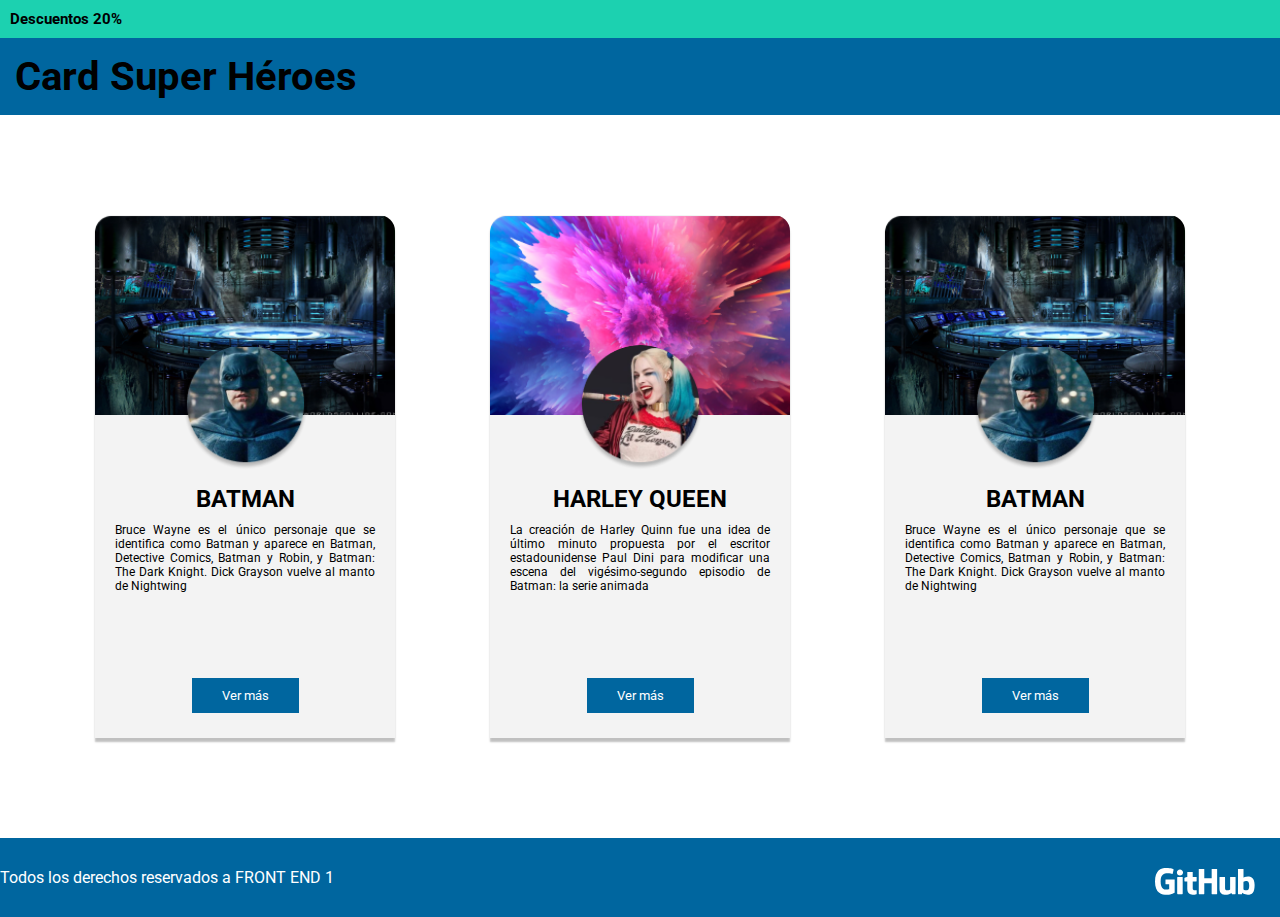
==== commit 4985fa15: "boton lateral" ====
--- a/index.html
+++ b/index.html
@@ -5,14 +5,20 @@
     <meta http-equiv="X-UA-Compatible" content="IE=edge" />
     <meta name="viewport" content="width=device-width, initial-scale=1.0" />
     <link rel="stylesheet" href="css/styles.css" />
-    <link rel="stylesheet" href="https://cdnjs.cloudflare.com/ajax/libs/font-awesome/5.15.3/css/all.min.css" />
+    <link
+      rel="stylesheet"
+      href="https://cdnjs.cloudflare.com/ajax/libs/font-awesome/6.4.0/css/all.min.css"
+      integrity="sha512-iecdLmaskl7CVkqkXNQ/ZH/XLlvWZOJyj7Yy7tcenmpD1ypASozpmT/E0iPtmFIB46ZmdtAc9eNBvH0H/ZpiBw=="
+      crossorigin="anonymous"
+      referrerpolicy="no-referrer"
+    />
     <title>Héroes</title>
   </head>
   <body>
     <header>
-      <h2 class="header-h2">Descuentos 20%</h2>         
+      <h2 class="header-h2">Descuentos 20%</h2>
     </header>
-    <h1>Héroes</h1>
+    <h1>Card Super Héroes</h1>
     <main>
       <section>
         <article class="BatmanUno">
@@ -26,13 +32,17 @@
             aparece en Batman, Detective Comics, Batman y Robin, y Batman: The
             Dark Knight. Dick Grayson vuelve al manto de Nightwing
           </p>
-          <button>Ver más</button>          
+          <button>Ver más</button>
         </article>
         <article class="MujerM">
           <div class="contenedor MujerM">
             <i class="fas fa-heart heart-icon"></i>
           </div>
-          <img class="fotoperfil" src="img/mujermaravilla.png" alt="Mujer Maravilla" />
+          <img
+            class="fotoperfil"
+            src="img/mujermaravilla.png"
+            alt="Mujer Maravilla"
+          />
           <h3>MUJER MARAVILLA</h3>
           <p>
             Es una superheroína creada por William Moulton Marston para la
@@ -63,13 +73,13 @@
             <i class="fas fa-heart heart-icon"></i>
           </div>
           <img class="fotoperfil" src="img/Harley.png" alt="Harley" />
-            <h3>Harley Queen</h3>
-            <p>
-              La creación de Harley Quinn fue una idea de último minuto propuesta
-              por el escritor estadounidense Paul Dini para modificar una escena
-              del vigésimo-segundo episodio de Batman: la serie animada
-            </p>
-            <button>Ver más</button>  
+          <h3>Harley Queen</h3>
+          <p>
+            La creación de Harley Quinn fue una idea de último minuto propuesta
+            por el escritor estadounidense Paul Dini para modificar una escena
+            del vigésimo-segundo episodio de Batman: la serie animada
+          </p>
+          <button>Ver más</button>
         </article>
 
         <article class="BatmanDos">
@@ -79,19 +89,22 @@
           <img class="fotoperfil" src="img/Batman.png" alt="Batman" />
           <h3>BATMAN</h3>
           <p>
-              Bruce Wayne es el único personaje que se identifica como Batman y
-              aparece en Batman, Detective Comics, Batman y Robin, y Batman: The
-              Dark Knight. Dick Grayson vuelve al manto de Nightwing
+            Bruce Wayne es el único personaje que se identifica como Batman y
+            aparece en Batman, Detective Comics, Batman y Robin, y Batman: The
+            Dark Knight. Dick Grayson vuelve al manto de Nightwing
           </p>
-          <button>Ver más</button> 
+          <button>Ver más</button>
         </article>
-        
-        
       </section>
+      
+      <button class="agregar-btn">
+        <i class="fa-solid fa-circle-plus"></i>
+      </button>
+      
     </main>
     <footer>
       <p>Todos los derechos reservados a FRONT END 1</p>
-      <img src="img/gitHub.svg" alt="Logo de gitHub"/>
+      <img src="img/gitHub.svg" alt="Logo de gitHub" />
     </footer>
   </body>
 </html>
--- a/css/styles.css
+++ b/css/styles.css
@@ -74,12 +74,13 @@
     background-image: url('../img/Frame1.png');
 }
 
-section article img {
+section article img  {
     border-radius: 50%;
     width: 125px;
     position: absolute;
     top: 130px;
 }
+
 
 section article h3 {
     font-size: 24px;
@@ -108,13 +109,23 @@
 .Superman{
     display: none;
 }
+.agregar-btn { 
+    position: fixed; /* Posicionamiento fijo */
+    top: 50%; /* Alineación vertical al 50% del cuerpo */
+    right: 0; /* Alineación a la derecha */
+    background-color: #f5f5f5;
+    border: none;
+    border-radius: 100%;
+    font-size: 50px;
+    color: #00669f;    
+}
+
 footer {
     background-color: #00669f;
     color: white;
     padding: 30px 0;
     position: relative;
     display: flex;
-    
     flex-wrap: wrap;
 }
 
@@ -126,6 +137,7 @@
 
 @media (max-width: 768px){
     /* Tablets */
+    
 .MujerM{
     display: block;
 }
@@ -151,7 +163,12 @@
         display: none;
 }
 footer p{
-    font-size: 12px;
+    font-size: 10px;
+    }
+footer img {
+        position: absolute;
+        right: 20px;
+        width: 50px;
     }
 
 }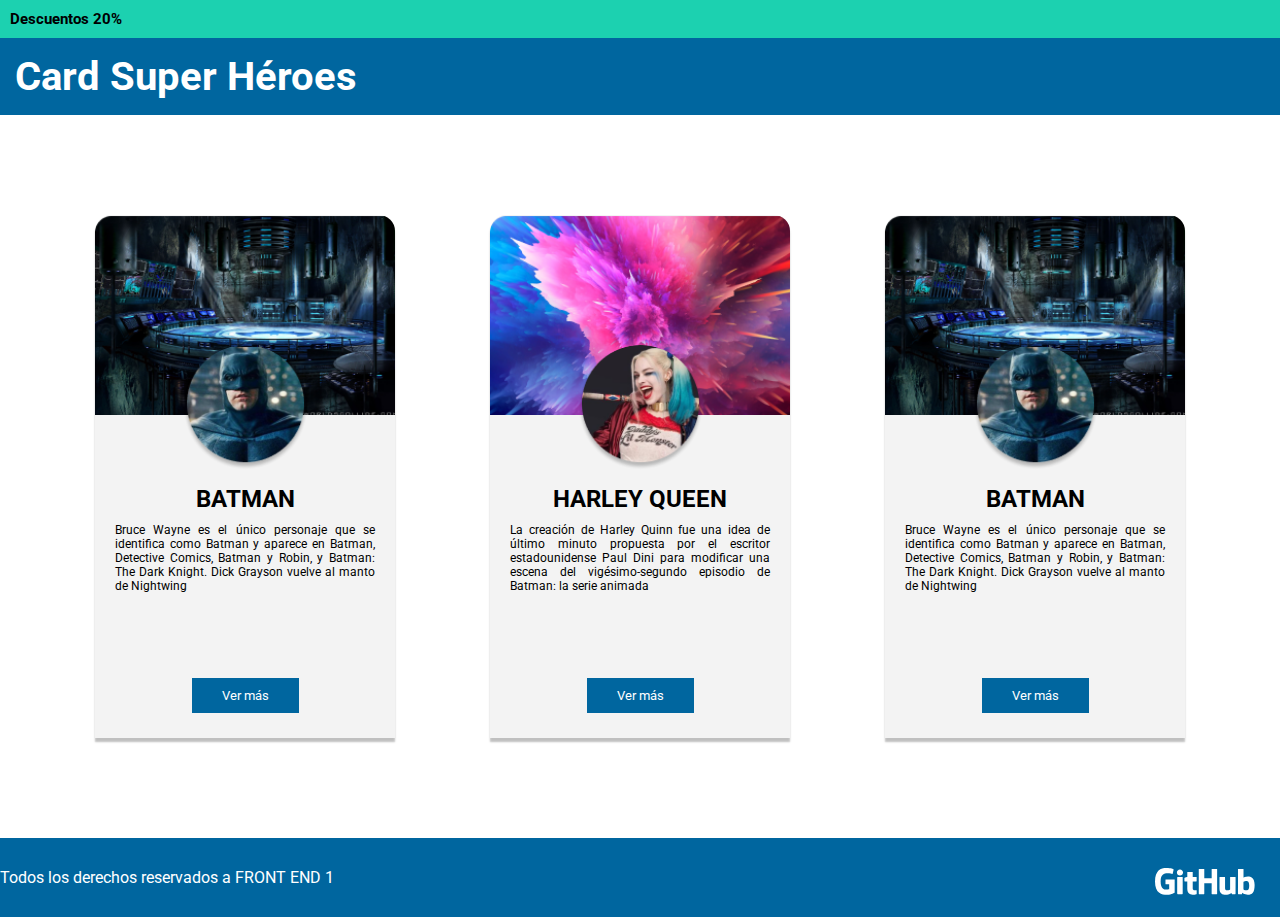
==== commit b0c61ce6: "formulario" ====
--- a/index.html
+++ b/index.html
@@ -25,7 +25,7 @@
           <div class="contenedor Batman1">
             <i class="fas fa-heart heart-icon"></i>
           </div>
-          <img class="fotoperfil" src="img/Batman.png" alt="Batman" />
+          <img src="img/Batman.png" alt="Batman" />
           <h3>BATMAN</h3>
           <p>
             Bruce Wayne es el único personaje que se identifica como Batman y
@@ -38,11 +38,7 @@
           <div class="contenedor MujerM">
             <i class="fas fa-heart heart-icon"></i>
           </div>
-          <img
-            class="fotoperfil"
-            src="img/mujermaravilla.png"
-            alt="Mujer Maravilla"
-          />
+          <img src="img/mujermaravilla.png" alt="Mujer Maravilla" />
           <h3>MUJER MARAVILLA</h3>
           <p>
             Es una superheroína creada por William Moulton Marston para la
@@ -57,7 +53,7 @@
           <div class="contenedor Superman">
             <i class="fas fa-heart heart-icon"></i>
           </div>
-          <img class="fotoperfil" src="img/superman.png" alt="Superman" />
+          <img src="img/superman.png" alt="Superman" />
           <h3>SUPERMAN</h3>
           <p>
             Es un superhéroe que apareció por primera vez en los cómics
@@ -72,7 +68,7 @@
           <div class="contenedor HarleyQueen">
             <i class="fas fa-heart heart-icon"></i>
           </div>
-          <img class="fotoperfil" src="img/Harley.png" alt="Harley" />
+          <img src="img/Harley.png" alt="Harley" />
           <h3>Harley Queen</h3>
           <p>
             La creación de Harley Quinn fue una idea de último minuto propuesta
@@ -86,7 +82,7 @@
           <div class="contenedor Batman2">
             <i class="fas fa-heart heart-icon"></i>
           </div>
-          <img class="fotoperfil" src="img/Batman.png" alt="Batman" />
+          <img src="img/Batman.png" alt="Batman" />
           <h3>BATMAN</h3>
           <p>
             Bruce Wayne es el único personaje que se identifica como Batman y
@@ -97,7 +93,7 @@
         </article>
       </section>
       
-      <button class="agregar-btn">
+      <button class="agregar-btn" onclick="window.location.href='formulario.html'" >
         <i class="fa-solid fa-circle-plus"></i>
       </button>
       
--- a/css/styles.css
+++ b/css/styles.css
@@ -18,6 +18,7 @@
 
 h1 {
     background-color: #00669F;
+    color: #FFFFFF;
     font-size: 40px;
     padding: 15px;
     position:sticky; top: 0;
